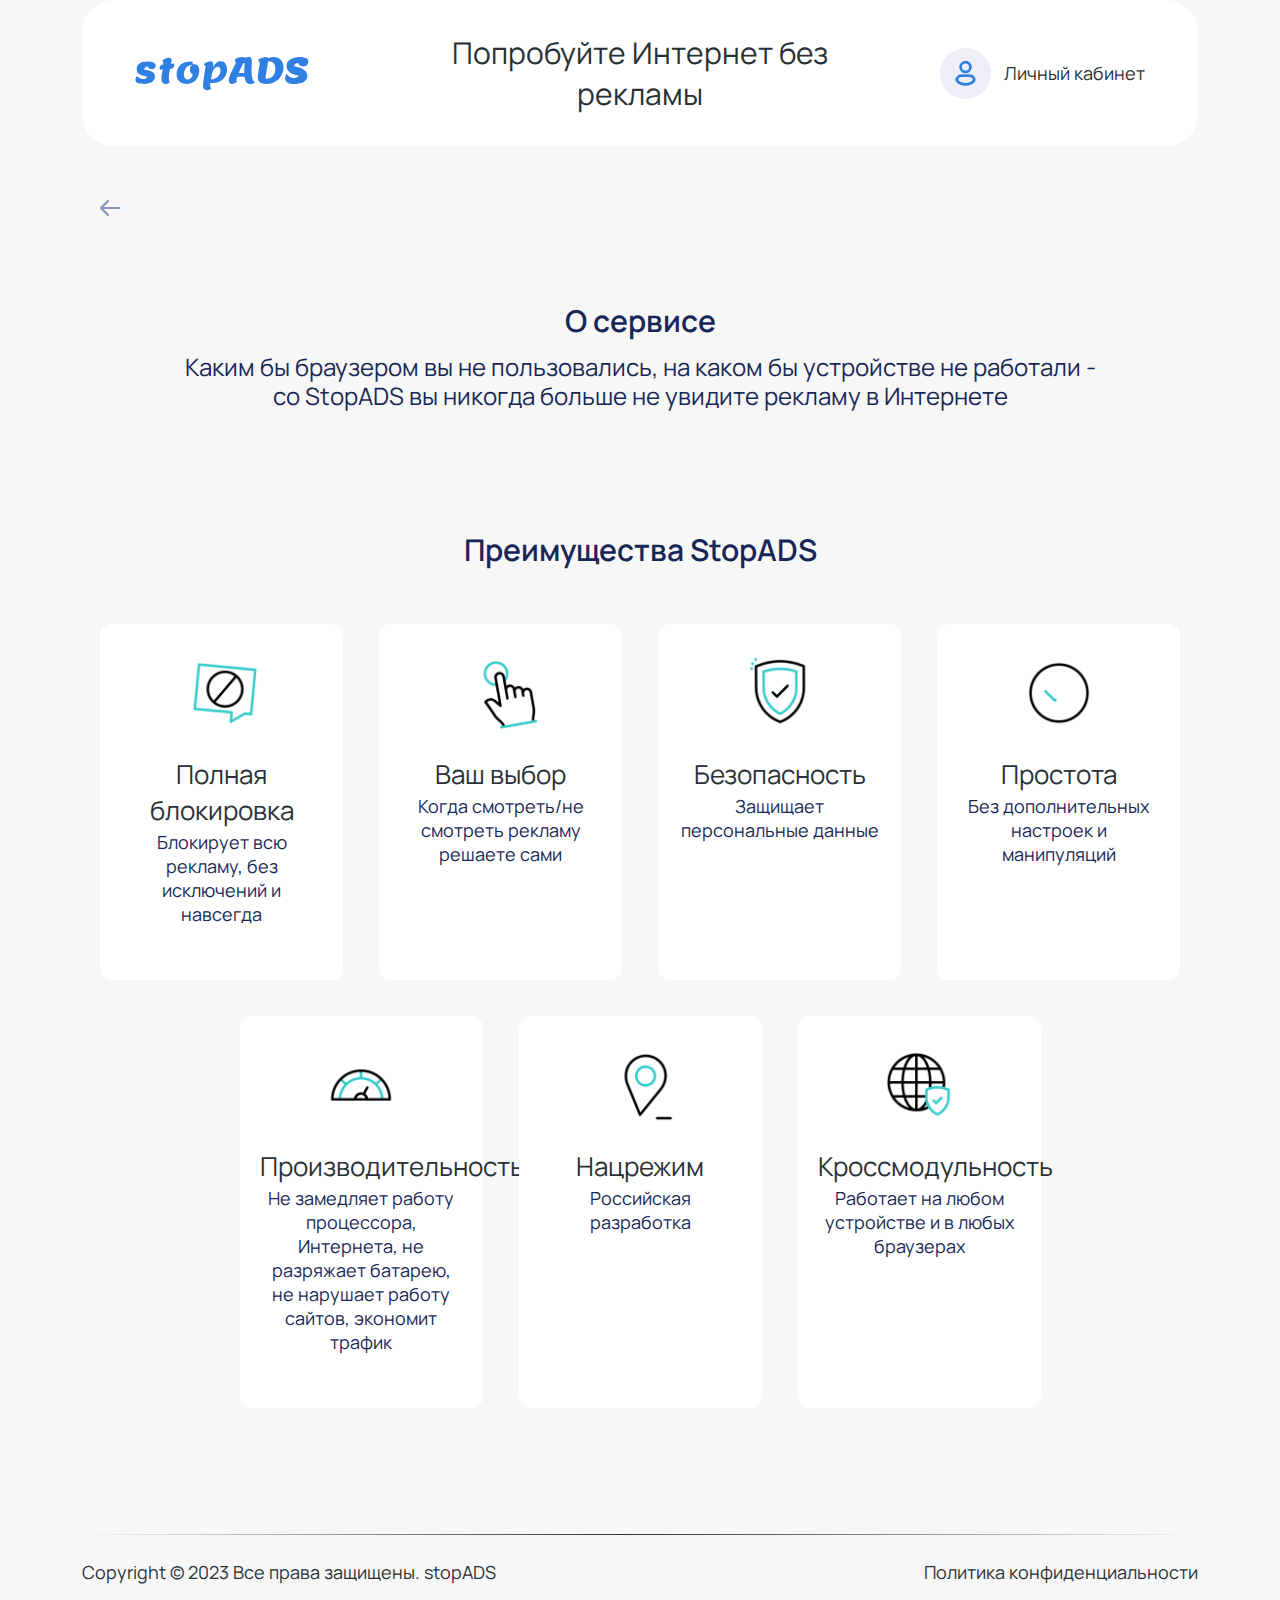
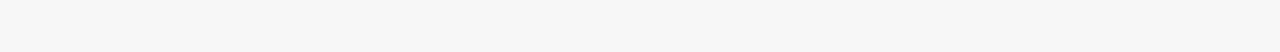
==== about.html @ 8dc52800 "add all pages" ====
<!DOCTYPE html>
<html lang="ru">

<head>
    <meta charset="UTF-8" />
    <meta http-equiv="X-UA-Compatible" content="IE=edge" />
    <meta name="viewport" content="width=device-width, initial-scale=1.0" />
    <link rel="icon" type="image/png" href="favicon.png" />
    <title>About</title>

    <link rel="stylesheet" href="css/bootstrap.min.css" />
    <link rel="stylesheet" href="css/style.css" />
</head>

<!-- ================================================================ -->
<!-- ================== КОММЕНТАРИЙ ПРОГРАММИСТУ!!! ================= -->
<!-- У body названия селекторов на разных страницах может быть разный -->
<!-- ================================================================ -->

<body class="simple-page">
    <div class="page-wrapper">

        <!-- header -->
        <header class="header">
            <div class="container container-big">
                <div class="main-header">
                    <div class="row gy-3 align-items-center">
                        <div class="col-6 col-lg-3 order-lg-1">
                            <div class="header-logo">
                                <a href="index.html" class="hover-opacity">
                                    <img src="img/logo.svg" alt="mesee.ru" />
                                </a>
                            </div>
                        </div>
                        <div class="col-6 col-lg-3 order-lg-3">
                            <div class="d-flex justify-content-end">
                                <a href="#" class="header-auth">
                                    <div class="auth-avatar">
                                        <svg viewBox="0 0 23 23" fill="none" xmlns="http://www.w3.org/2000/svg">
                                            <circle cx="11.5" cy="6.7347" r="3.64706" stroke="#3080E3"
                                                stroke-width="2" />
                                            <path
                                                d="M14.2354 13.1169H8.76478C6.24701 13.1169 3.99177 15.4418 5.64881 17.3374C6.77566 18.6265 8.63914 19.4993 11.5001 19.4993C14.361 19.4993 16.2245 18.6265 17.3513 17.3374C19.0084 15.4418 16.7531 13.1169 14.2354 13.1169Z"
                                                stroke="#3080E3" stroke-width="2" />
                                        </svg>
                                    </div>
                                    <span>Личный кабинет</span>
                                </a>
                            </div>
                        </div>
                        <div class="col-lg-6 order-lg-2">
                            <div class="header-slogan">
                                <span>Попробуйте Интернет без рекламы</span>
                            </div>
                        </div>
                    </div>
                </div>
            </div>
        </header>

        <!-- main -->
        <main class="main">

            <!-- section -->
            <section class="section section-breadcrumb">
                <div class="container">
                    <button type="button" class="btn border-0 p-3" onclick="goBack()">
                        <svg xmlns="http://www.w3.org/2000/svg" width="24" height="24" viewBox="0 0 24 24" fill="none">
                            <path fill-rule="evenodd" clip-rule="evenodd" d="M10.7071 4.29289C11.0976 4.68342 11.0976 5.31658 10.7071 5.70711L5.41421 11H21C21.5523 11 22 11.4477 22 12C22 12.5523 21.5523 13 21 13H5.41421L10.7071 18.2929C11.0976 18.6834 11.0976 19.3166 10.7071 19.7071C10.3166 20.0976 9.68342 20.0976 9.29289 19.7071L2.29289 12.7071C1.90237 12.3166 1.90237 11.6834 2.29289 11.2929L9.29289 4.29289C9.68342 3.90237 10.3166 3.90237 10.7071 4.29289Z" fill="#8794BA"/>
                        </svg>
                    </button>
                </div>
            </section>

            <!-- section -->
            <section class="section section-about">
                <div class="container-small">
                    <div class="section-header">
                        <h1 class="section-title">О сервисе</h1>
                        <p class="section-subtitle">Каким бы браузером вы не пользовались, на каком бы устройстве не работали - со StopADS вы никогда больше не увидите рекламу в Интернете</p>
                    </div>
                </div>
            </section>

            <!-- section -->
            <section class="section section-features">
                <div class="container">
                    <div class="section-header">
                        <h2 class="section-title">Преимущества StopADS</h2>
                    </div>
                    <div class="features-grid">
                        <article class="card features-card">
                            <img class="features-img" src="img/icon-protest.gif" alt="">
                            <div class="card-body">
                                <p class="card-title">Полная блокировка</p>
                                <p class="card-subtitle">Блокирует всю рекламу, без исключений и навсегда</p>
                            </div>
                        </article>
                        <article class="card features-card">
                            <img class="features-img" src="img/icon-click.gif" alt="">
                            <div class="card-body">
                                <p class="card-title">Ваш выбор</p>
                                <p class="card-subtitle">Когда смотреть/не смотреть рекламу решаете сами</p>
                            </div>
                        </article>
                        <article class="card features-card">
                            <img class="features-img" src="img/icon-shield.gif" alt="">
                            <div class="card-body">
                                <p class="card-title">Безопасность</p>
                                <p class="card-subtitle">Защищает персональные данные</p>
                            </div>
                        </article>
                        <article class="card features-card">
                            <img class="features-img" src="img/icon-verified.gif" alt="">
                            <div class="card-body">
                                <p class="card-title">Простота</p>
                                <p class="card-subtitle">Без дополнительных настроек и манипуляций</p>
                            </div>
                        </article>
                        <article class="card features-card">
                            <img class="features-img" src="img/icon-speedometer.gif" alt="">
                            <div class="card-body">
                                <p class="card-title">Производительность</p>
                                <p class="card-subtitle">Не замедляет работу процессора, Интернета, не разряжает батарею, не нарушает работу сайтов, экономит трафик</p>
                            </div>
                        </article>
                        <article class="card features-card">
                            <img class="features-img" src="img/icon-location.gif" alt="">
                            <div class="card-body">
                                <p class="card-title">Нацрежим</p>
                                <p class="card-subtitle">Российская разработка</p>
                            </div>
                        </article>
                        <article class="card features-card">
                            <img class="features-img" src="img/icon-internet.gif" alt="">
                            <div class="card-body">
                                <p class="card-title">Кроссмодульность</p>
                                <p class="card-subtitle">Работает на любом устройстве и в любых браузерах</p>
                            </div>
                        </article>
                    </div>
                </div>
            </section>

        </main>

        <!-- footer -->
        <footer class="footer">
            <div class="container">
                <div class="styled-line"></div>
                <div class="row">
                    <div class="col-lg-6 text-center text-lg-start">
                        <div class="footer-widget widget-copyright">
                            <p>Copyright © 2023 Все права защищены. stopADS</p>
                        </div>
                    </div>
                    <div class="col-lg-6 text-center text-lg-end">
                        <div class="footer-widget widget-policy">
                            <a href="#">Политика конфиденциальности</a>
                        </div>
                    </div>
                </div>
            </div>
        </footer>

    </div>

    <!-- Scripts -->
    <script src="js/bootstrap.bundle.min.js"></script>
    <script src="js/imask.js"></script>
    <script src="js/main.js"></script>

</body>

</html>
---- css/style.css ----
/*!
 * Theme: stopADS
 * Author: STARTSITE - Andrey Galkin
 * Version: 1.0
 */

/*------------------------------------------------------------------

+ IMPORT FONTS
+ ROOT
+ TYPOGRAPHY
+ LINKS
+ FORMS
+ BUTTONS
+ ANIMATIONS
+ BASE STYLES

+ HEADER
+ FOOTER
+ CONTENT

+ MEDIA

-------------------------------------------------------------------*/

/*//////////////////////////////////////////////////////////////////
[ IMPORT FONTS ]*/

@import url(../fonts/Manrope/stylesheet.css);

/*//////////////////////////////////////////////////////////////////
[ ROOT ]*/

:root {
    --bs-blue: #0d6efd;
    --bs-indigo: #6610f2;
    --bs-purple: #6f42c1;
    --bs-pink: #d63384;
    --bs-red: #dc3545;
    --bs-orange: #fd7e14;
    --bs-yellow: #ffc107;
    --bs-green: #198754;
    --bs-teal: #20c997;
    --bs-cyan: #0dcaf0;
    --bs-black: #000;
    --bs-white: #fff;
    --bs-gray: #6c757d;
    --bs-gray-dark: #343a40;
    --bs-gray-100: #f8f9fa;
    --bs-gray-200: #e9ecef;
    --bs-gray-300: #dee2e6;
    --bs-gray-400: #ced4da;
    --bs-gray-500: #adb5bd;
    --bs-gray-600: #6c757d;
    --bs-gray-700: #495057;
    --bs-gray-800: #343a40;
    --bs-gray-900: #212529;
    --bs-primary: #0d6efd;
    --bs-secondary: #6c757d;
    --bs-success: #198754;
    --bs-info: #0dcaf0;
    --bs-warning: #ffc107;
    --bs-danger: #dc3545;
    --bs-light: #f8f9fa;
    --bs-dark: #212529;
    --bs-primary-rgb: 13,110,253;
    --bs-secondary-rgb: 108,117,125;
    --bs-success-rgb: 25,135,84;
    --bs-info-rgb: 13,202,240;
    --bs-warning-rgb: 255,193,7;
    --bs-danger-rgb: 220,53,69;
    --bs-light-rgb: 248,249,250;
    --bs-dark-rgb: 33,37,41;
    --bs-primary-text-emphasis: #052c65;
    --bs-secondary-text-emphasis: #2b2f32;
    --bs-success-text-emphasis: #0a3622;
    --bs-info-text-emphasis: #055160;
    --bs-warning-text-emphasis: #664d03;
    --bs-danger-text-emphasis: #58151c;
    --bs-light-text-emphasis: #495057;
    --bs-dark-text-emphasis: #495057;
    --bs-primary-bg-subtle: #cfe2ff;
    --bs-secondary-bg-subtle: #e2e3e5;
    --bs-success-bg-subtle: #d1e7dd;
    --bs-info-bg-subtle: #cff4fc;
    --bs-warning-bg-subtle: #fff3cd;
    --bs-danger-bg-subtle: #f8d7da;
    --bs-light-bg-subtle: #fcfcfd;
    --bs-dark-bg-subtle: #ced4da;
    --bs-primary-border-subtle: #9ec5fe;
    --bs-secondary-border-subtle: #c4c8cb;
    --bs-success-border-subtle: #a3cfbb;
    --bs-info-border-subtle: #9eeaf9;
    --bs-warning-border-subtle: #ffe69c;
    --bs-danger-border-subtle: #f1aeb5;
    --bs-light-border-subtle: #e9ecef;
    --bs-dark-border-subtle: #adb5bd;
    --bs-white-rgb: 255,255,255;
    --bs-black-rgb: 0,0,0;
    --bs-font-sans-serif: 'Manrope',system-ui,-apple-system,"Segoe UI",Roboto,"Helvetica Neue","Noto Sans","Liberation Sans",Arial,sans-serif,"Apple Color Emoji","Segoe UI Emoji","Segoe UI Symbol","Noto Color Emoji";
    --bs-font-monospace: SFMono-Regular,Menlo,Monaco,Consolas,"Liberation Mono","Courier New",monospace;
    --bs-gradient: linear-gradient(180deg, rgba(255, 255, 255, 0.15), rgba(255, 255, 255, 0));
    --bs-body-font-family: var(--bs-font-sans-serif);
    --bs-body-font-size: 1rem;
    --bs-body-font-weight: 400;
    --bs-body-line-height: normal;
    --bs-body-color: #172755;
    --bs-body-color-rgb: 23, 39, 85;
    --bs-body-bg: #f7f7f7;
    --bs-body-bg-rgb: 247, 247, 247;
    --bs-emphasis-color: #000;
    --bs-emphasis-color-rgb: 0,0,0;
    --bs-secondary-color: rgba(33, 37, 41, 0.75);
    --bs-secondary-color-rgb: 33,37,41;
    --bs-secondary-bg: #e9ecef;
    --bs-secondary-bg-rgb: 233,236,239;
    --bs-tertiary-color: rgba(33, 37, 41, 0.5);
    --bs-tertiary-color-rgb: 33,37,41;
    --bs-tertiary-bg: #f8f9fa;
    --bs-tertiary-bg-rgb: 248,249,250;
    --bs-heading-color: inherit;
    --bs-link-color: #3080e3;
    --bs-link-color-rgb: 48,128,227;
    --bs-link-decoration: underline;
    --bs-link-hover-color: #33cccc;
    --bs-link-hover-color-rgb: 51,204,204;
    --bs-code-color: #d63384;
    --bs-highlight-bg: #fff3cd;
    --bs-border-width: 1px;
    --bs-border-style: solid;
    --bs-border-color: #dee2e6;
    --bs-border-color-translucent: rgba(0, 0, 0, 0.175);
    --bs-border-radius: 0.375rem;
    --bs-border-radius-sm: 0.25rem;
    --bs-border-radius-lg: 0.5rem;
    --bs-border-radius-xl: 1rem;
    --bs-border-radius-xxl: 2rem;
    --bs-border-radius-2xl: var(--bs-border-radius-xxl);
    --bs-border-radius-pill: 50rem;
    --bs-box-shadow: 0 0.5rem 1rem rgba(0, 0, 0, 0.15);
    --bs-box-shadow-sm: 0 0.125rem 0.25rem rgba(0, 0, 0, 0.075);
    --bs-box-shadow-lg: 0 1rem 3rem rgba(0, 0, 0, 0.175);
    --bs-box-shadow-inset: inset 0 1px 2px rgba(0, 0, 0, 0.075);
    --bs-focus-ring-width: 0.25rem;
    --bs-focus-ring-opacity: 0.25;
    --bs-focus-ring-color: rgba(13, 110, 253, 0.25);
    --bs-form-valid-color: #198754;
    --bs-form-valid-border-color: #198754;
    --bs-form-invalid-color: #dc3545;
    --bs-form-invalid-border-color: #dc3545;
}

html {
    scroll-behavior: smooth;
}

/*//////////////////////////////////////////////////////////////////
[ TYPOGRAPHY ]*/

.fw-normal,
.fw-regular,
.fw-400 {
    font-weight: 400;
}

.fw-semibold,
.fw-600 {
    font-weight: 600;
}

.fw-bold,
.fw-700 {
    font-weight: 700;
}

/*//////////////////////////////////////////////////////////////////
[ LINKS ]*/

a {
    text-decoration: none;
}

/*//////////////////////////////////////////////////////////////////
[ FORMS ]*/

input,
button,
textarea,
select {
    font-family: inherit;
    font-size: inherit;
    color: inherit;
    background-color: transparent;
    outline: none;
}

:focus,
:active {
    outline: none;
}

textarea {
    overflow: auto;
}

.form-control,
.form-select {
    --bs-border-width: 1px;
    --bs-border-color: #EEEEF6;
    --bs-border-radius: 12px;
    padding: 11px 12px;
    font-size: 20px;
    background-color: #fff;
}

.form-control:focus,
.form-select:focus {
    border-color: #3CC;
    box-shadow: none;
    background-color: #fff;
}

.form-label {
    font-family: Manrope;
    font-size: 20px;
    font-style: normal;
    font-weight: 400;
    line-height: 134.1%;
    margin-bottom: 4px;
}

.form-checkbox {
    display: flex;
    gap: 8px;
}

.form-check-input {
    width: 1.5em;
    height: 1.5em;
    margin-top: 0;
}

.form-check-input:checked {
    background-color: #3080E3;
    border-color: #3080E3;
}

.form-check-input[type=checkbox] {
    border-radius: 8px;
}

.form-check-input:checked[type=checkbox] {
    filter: invert(1) grayscale(100%) brightness(200%);
}

.form-check-input:focus {
    border-color: #919191;
    box-shadow: none;
}

.form-check-label {
    color: #8794BA;
    font-family: Manrope;
    font-size: 18px;
    font-style: normal;
    font-weight: 400;
    line-height: normal;
}

/*//////////////////////////////////////////////////////////////////
[ BUTTONS ]*/

.btn {
    --bs-btn-padding-x: 40px;
    --bs-btn-padding-y: 20px;
    --bs-btn-font-size: 18px;
    --bs-btn-font-weight: 700;
    --bs-btn-line-height: normal;
    --bs-btn-color: var(--bs-body-color);
    --bs-btn-bg: transparent;
    --bs-btn-border-width: 1px;
    --bs-btn-border-color: transparent;
    --bs-btn-border-radius: 12px;
    --bs-btn-hover-border-color: transparent;
    --bs-btn-box-shadow: inset 0 1px 0 rgba(255, 255, 255, 0.15), 0 1px 1px rgba(0, 0, 0, 0.075);
    --bs-btn-disabled-opacity: 0.65;
    --bs-btn-focus-box-shadow: 0 0 0 0.25rem rgba(var(--bs-btn-focus-shadow-rgb), .5);
}

.btn-primary {
    --bs-btn-color: #fff;
    --bs-btn-bg: #3080E3;
    --bs-btn-border-color: #3080E3;
    --bs-btn-hover-color: #fff;
    --bs-btn-hover-bg: #1565C8;
    --bs-btn-hover-border-color: #1565C8;
    --bs-btn-focus-shadow-rgb: 226, 3, 56;
    --bs-btn-active-color: #fff;
    --bs-btn-active-bg: #1565C8;
    --bs-btn-active-border-color: #1565C8;
    --bs-btn-active-shadow: inset 0 3px 5px rgba(0, 0, 0, 0.125);
    --bs-btn-disabled-color: #8794BA;
    --bs-btn-disabled-bg: #EEEEF6;
    --bs-btn-disabled-border-color: #EEEEF6;
    text-transform: uppercase;
}

.btn-link {
    --bs-btn-font-weight: 400;
    --bs-btn-color: var(--bs-body-color);
    --bs-btn-bg: transparent;
    --bs-btn-border-color: transparent;
    --bs-btn-hover-color: var(--bs-link-hover-color);
    --bs-btn-hover-border-color: transparent;
    --bs-btn-active-color: var(--bs-link-hover-color);
    --bs-btn-active-border-color: transparent;
    --bs-btn-disabled-color: #6c757d;
    --bs-btn-disabled-border-color: transparent;
    --bs-btn-box-shadow: 0 0 0 #000;
    --bs-btn-focus-shadow-rgb: 49,132,253;
    text-decoration: none;
}

.btn-group-lg>.btn, .btn-lg {
    --bs-btn-padding-x: 40px;
    --bs-btn-padding-y: 20px;
}

/*//////////////////////////////////////////////////////////////////
[ ANIMATIONS ]*/

.hover-shine:hover {
    opacity: 1;
    -webkit-animation: flash .8s;
    animation: flash .8s;
}

@-webkit-keyframes flash {
    0% {
        opacity: .65;
    }

    100% {
        opacity: 1;
    }
}

@keyframes flash {
    0% {
        opacity: .65;
    }

    100% {
        opacity: 1;
    }
}

.hover-opacity {
    opacity: 1;
    transition: opacity 0.3s ease;
}

.hover-opacity:hover {
    opacity: .65;
}

.img-floating {
    -webkit-animation: floating 5s ease-in-out infinite;
    animation: floating 5s ease-in-out infinite;
}

@-webkit-keyframes floating {
    0% {
        transform: translate(0, 0px);
    }

    50% {
        transform: translate(0, 8px);
    }

    100% {
        transform: translate(0, 0px);
    }
}

@keyframes floating {
    0% {
        transform: translate(0, 0px);
    }

    50% {
        transform: translate(0, 8px);
    }

    100% {
        transform: translate(0, 0px);
    }
}

/*//////////////////////////////////////////////////////////////////
[ BASE STYLES ]*/

.container-small {
    max-width: 830px;
    width: 100%;
    padding-right: 0.75rem;
    padding-left: 0.75rem;
    margin-right: auto;
    margin-left: auto;
}

.w-100 {
    width: 100% !important;
}

.w-auto {
    width: auto !important;
}

.bg-img {
    background-position: 50% 50%;
    background-repeat: no-repeat;
    background-size: cover;
}

@media (min-width: 992px) {

    .w-lg-100 {
        width: 100% !important;
    }

    .w-lg-auto {
        width: auto !important;
    }
}

/*//////////////////////////////////////////////////////////////////
[ HEADER ]*/

.main-page .header {
    position: absolute;
    top: 15px;
    width: 100%;
    z-index: 999;
}

.main-header {
    padding: 20px;
    border-radius: 32px;
    background-color: #fff;
}

.header-logo {
    display: inline-block;
    width: 128px;
}

.header-logo img {
    max-width: 100%;
    height: auto;
}

.header-auth {
    display: inline-flex;
    align-items: center;
    gap: 13px;
    color: #293134;
}

.header-auth:hover {
    color: #3CC;
}

.header-auth span {
    font-family: Manrope;
    font-size: 18px;
    font-style: normal;
    font-weight: 400;
    line-height: normal;
}

.auth-avatar {
    flex-shrink: 0;
    display: flex;
    align-items: center;
    justify-content: center;
    width: 36px;
    height: 36px;
    border-radius: 50%;
    background-color: #EEEEF6;
}

.auth-avatar > * {
    width: 21px;
    height: 21px;
}

.header-slogan {
    text-align: center;
}

.header-slogan span {
    color: #293134;
    font-family: Manrope;
    font-size: 20px;
    font-style: normal;
    font-weight: 400;
    line-height: normal;
}

@media (min-width: 992px) {

    .main-page .header {
        top: 0;
    }

    .main-header {
        padding: 32px 53px;
    }

    .header-logo {
        width: 175px;
    }

    .auth-avatar {
        width: 51px;
        height: 51px;
    }

    .auth-avatar > * {
        width: 31px;
        height: 31px;
    }

    .header-slogan span {
        font-size: 30px;
    }
}

@media (max-width: 991px) {

    .header-auth span {
        display: none;
    }
}

/*//////////////////////////////////////////////////////////////////
[ FOOTER ]*/

.main-page .footer {
    position: absolute;
    bottom: 0;
    width: 100%;
    z-index: 999;
}

.footer {
    padding: 32px 0 52px;
}

.styled-line {
    width: 100%;
    height: 1px;
    background: linear-gradient(270deg, rgba(41, 49, 52, 0.00) 0%, #293134 51.56%, rgba(41, 49, 52, 0.00) 100%);
    margin-bottom: 25px;
}

.widget-footer {
    margin-bottom: 16px;
}

.widget-footer p {
    margin-bottom: 16px;
}

.widget-copyright p {
    color: #293134;
    font-family: Manrope;
    font-size: 18px;
    font-style: normal;
    font-weight: 400;
    line-height: normal;
}

.widget-policy a {
    color: #293134;
    font-family: Manrope;
    font-size: 18px;
    font-style: normal;
    font-weight: 400;
    line-height: normal;
}

.widget-policy a:hover {
    color: #3CC;
}

/*------------------------------------------------------------------
[ Modals & Offcanvas ]*/

.modal {
    --bs-modal-padding: 1.5rem;
    --bs-modal-header-border-width: 0;
    --bs-modal-header-padding: 1.5rem;
    --bs-modal-border-width: 0;
    --bs-modal-border-radius: 0;
    --bs-modal-border-radius: 32px;
}

.btn-close:focus {
    box-shadow: none;
}

/*//////////////////////////////////////////////////////////////////
[ CONTENT ]*/

.page-wrapper {
    position: relative;
    display: flex;
    flex-direction: column;
    min-height: 100vh;
}

.main {
    flex: 1 1 auto;
    display: flex;
    flex-direction: column;
}

.section {
    padding: 32px 0;
}

.section-header {
    text-align: center;
    margin-bottom: 54px;
}

.section-title {
    font-size: 28px;
    font-style: normal;
    font-weight: 600;
    line-height: normal;
    margin-bottom: 12px;
}

.section-subtitle {
    font-size: 18px;
    font-style: normal;
    font-weight: 400;
    line-height: 120%;
}

@media (min-width: 992px) {

    .section-title {
        font-size: 30px;
    }
    
    .section-subtitle {
        font-size: 24px;
    }
}

/*------------------------------------------------------------------
[ all cards ]*/

.card {
    --bs-card-spacer-y: 1rem;
    --bs-card-spacer-x: 1rem;
    --bs-card-title-spacer-y: 0.5rem;
    --bs-card-border-width: 0;
    --bs-card-border-color: transparent;
    --bs-card-border-radius: 0;
    --bs-card-box-shadow: ;
    --bs-card-inner-border-radius: calc(0.375rem - 1px);
    --bs-card-cap-padding-y: 0.5rem;
    --bs-card-cap-padding-x: 1rem;
    --bs-card-cap-bg: rgba(0, 0, 0, 0.03);
    --bs-card-cap-color: ;
    --bs-card-height: ;
    --bs-card-color: ;
    --bs-card-bg: #fff;
    --bs-card-img-overlay-padding: 1rem;
    --bs-card-group-margin: 0.75rem;
    word-wrap: normal;
}

/*------------------------------------------------------------------
[ section-hero ]*/

.section-hero {
    flex: 1 1 auto;
    position: relative;
    overflow: hidden;
    display: flex;
    flex-direction: column;
    justify-content: center;
}

.top-right-el {
    position: absolute;
    top: -345px;
    right: 0;
    z-index: -1;
}

.bottom-left-el {
    position: absolute;
    bottom: -300px;
    left: 0;
    z-index: -1;
}

.hero-form {
    position: relative;
}

.hero-form .form-control {
    border-radius: 22px;
    border: 2px solid #3CC;
    background: #fff;
    min-height: 60px;
    padding: 16px 60px 16px 25px;
    font-size: 20px;
}

.hero-form .btn {
    position: absolute;
    top: 50%;
    right: 25px;
    transform: translateY(-50%);
    padding: 0;
}

.hero-buttons {
    margin-top: 34px;
    display: flex;
    justify-content: center;
    gap: 100px;
}

.hero-button {
    display: flex;
    flex-direction: column;
    gap: 10px;
    text-align: center;
    color: #293134;
}

.hero-button:hover {
    color: #3CC;
}

.hero-button__img {
    flex-shrink: 0;
}

.hero-button__title {
    font-family: Manrope;
    font-size: 20px;
    font-style: normal;
    font-weight: 400;
    line-height: normal;
    text-transform: uppercase;
}

/*------------------------------------------------------------------
[ login-modal ]*/

.login-modal {
    --bs-modal-padding: 1.5rem;
    --bs-modal-header-padding: 1.5rem;
}

.login-modal .modal-header {
    padding-bottom: 0;
}

.login-modal .modal-body {
    padding-left: 70px;
    padding-right: 70px;
}

.login-modal .modal-title {
    color: #293134;
    font-family: Manrope;
    font-size: 32px;
    font-style: normal;
    font-weight: 400;
    line-height: normal;
    text-align: center;
    margin-bottom: 18px;
}

.login-modal .modal-info {
    display: flex;
    gap: 21px;
    padding: 0 10px;
    font-family: Manrope;
    font-size: 18px;
    font-style: normal;
    font-weight: 400;
    line-height: 113%;
    margin-bottom: 41px;
}

.login-form .form-fields-container {
    margin-bottom: 14px;
}

.login-form .form-field {
    margin-bottom: 44px;
}

.login-form .form-field:last-child {
    margin-bottom: 0;
}

.login-form__buttons {
    display: flex;
    justify-content: center;
    align-items: center;
    margin-top: 44px;
}

.modal-explanation {
    text-align: center;
    color: #000;
    font-family: Manrope;
    font-size: 14px;
    font-style: normal;
    font-weight: 400;
    line-height: 113.6%;
    margin-top: 34px;
}

/*------------------------------------------------------------------
[ section-registration ]*/

.section-registration {
    padding-bottom: 148px;
}

/*------------------------------------------------------------------
[ section-registration-thanks ]*/

.section-registration-thanks {
    position: relative;
}

/*------------------------------------------------------------------
[ section-password-recovery ]*/

.section-password-recovery {
    padding-bottom: 260px;
}

.section-password-recovery .container-small {
    max-width: 400px;
}

.section-step {
    display: flex;
    align-items: center;
    justify-content: center;
    width: 51px;
    height: 51px;
    border-radius: 50%;
    color: #3080E3;
    font-size: 20px;
    font-weight: 700;
    background-color: #EEEEF7;
}

.step-title {
    color: #293134;
    font-size: 20px;
    font-style: normal;
    font-weight: 400;
    line-height: 113.6%;
}

/*------------------------------------------------------------------
[ section-about ]*/

.section-about .container-small {
    max-width: 940px;
}

/*------------------------------------------------------------------
[ section-features ]*/

.section-features {
    padding-bottom: 94px;
}

.features-grid {
    --features-card-gap: 36px;
    display: flex;
    flex-wrap: wrap;
    justify-content: center;
    gap: var(--features-card-gap);
}

.features-card {
    --bs-card-spacer-y: 24px;
    --bs-card-spacer-x: 0;
    --bs-card-border-radius: 12px;
    width: calc(25% - var(--features-card-gap));
    padding: 30px 20px;
}

.features-card .card-body {
    text-align: center;
}

.features-card .card-title {
    color: #293134;
    font-size: 26px;
    font-style: normal;
    font-weight: 400;
    line-height: normal;
    margin-bottom: 6px;
}

.features-card .card-subtitle {
    font-size: 18px;
    font-style: normal;
    font-weight: 400;
    line-height: normal;
}

.features-img {
    width: 78px;
    height: 78px;
    margin: 0 auto;
}

/*------------------------------------------------------------------
[ section-download-pc ]*/

.download-pc-tabs .tab-navigation {
    margin-bottom: 42px;
}

.download-pc-tabs .nav {
    --bs-nav-link-color: var(--bs-body-color);
    --bs-nav-link-hover-color: var(--bs-link-hover-color);
    --bs-nav-link-disabled-color: var(--bs-secondary-color);
    justify-content: center;
    gap: 30px;
}

.download-pc-tabs .nav-pills {
    --bs-nav-pills-border-radius: 12px;
    --bs-nav-pills-link-active-color: #293134;
    --bs-nav-pills-link-active-bg: #fff;
}

.download-tab-img {
    margin-bottom: 34px;
}

.download-tab-list {
    display: grid;
    grid-template-columns: 1fr;
    gap: 6px;
}

.download-tab-list li {
    font-size: 20px;
    font-style: normal;
    font-weight: 400;
    line-height: 120%;
}

@media (min-width: 992px) {

    .download-pc-tabs .nav {
        gap: 60px;
    }

    .download-tab-list {
        grid-template-columns: 1fr 1fr;
    }
}

/*------------------------------------------------------------------
[ section-download-mobile ]*/

.section-download-mobile {
    margin-bottom: 94px;
}

.download-card {
    --download-card-padding: 30px;
    padding: var(--download-card-padding);
    border-radius: 30px;
    background: #FFF;
}

.download-card-img {
    display: flex;
    justify-content: center;
    margin-bottom: calc(-1 * var(--download-card-padding));
}

.download-card .section-header,
.download-card .section-text {
    text-align: center;
}

.download-card .section-header {
    margin-bottom: 12px;
}

.download-card .section-content {
    display: flex;
    flex-direction: column;
    align-items: center;
    gap: 54px;
}

.download-card .section-text {
    max-width: 580px;
    font-size: 20px;
    font-style: normal;
    font-weight: 400;
    line-height: 120%;
}

.btn-download {
    display: flex;
    align-items: center;
    justify-content: center;
    width: 257px;
    height: 82px;
    border-radius: 22px;
    background: #293134;
}

.btn-download:hover {
    opacity: 0.75;
}

@media (min-width: 992px) {

    .download-card {
        --download-card-padding: 60px;
    }

    .download-card .section-header,
    .download-card .section-text {
        text-align: left;
    }

    .download-card .section-content {
        gap: 94px;
    }

    .download-card .section-text {
        font-size: 24px;
    }

    .download-card .section-header {
        margin-top: 45px;
        margin-bottom: 14px;
    }

    .download-card .section-content {
        align-items: flex-start;
    }
}

/*//////////////////////////////////////////////////////////////////
[ MEDIA ]*/

@media (min-width: 576px) {}

@media (min-width: 768px) {}

@media (min-width: 992px) {}

@media (min-width: 1200px) {}

@media (min-width: 1400px) {}

@media (min-width: 1600px) {

    .container-xxl, .container-xl, .container-lg, .container-md, .container-sm, .container {
        max-width: 1400px;
    }

    .container-big {
        max-width: 1500px;
    }
}
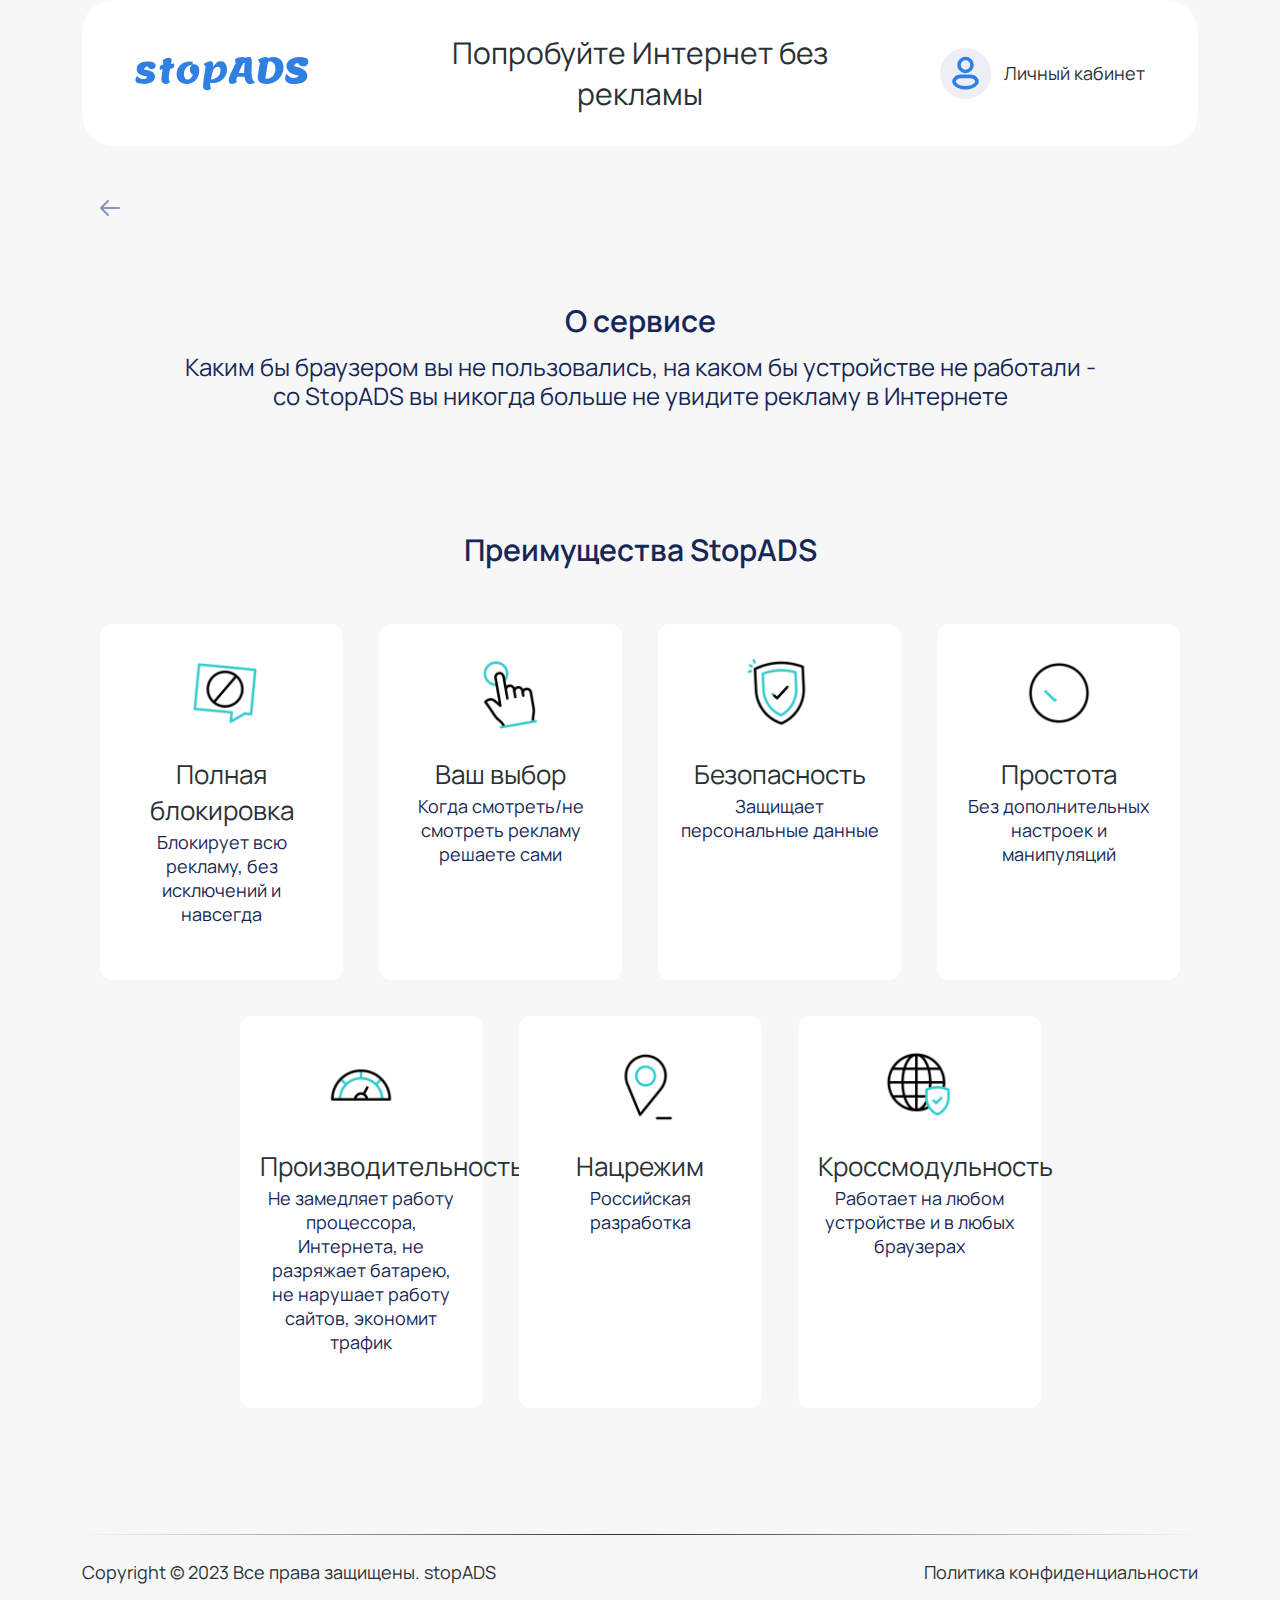
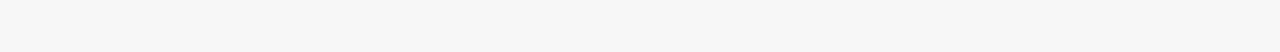
==== commit 70a0c578: "add content" ====
--- a/about.html
+++ b/about.html
@@ -28,13 +28,13 @@
                         <div class="col-6 col-lg-3 order-lg-1">
                             <div class="header-logo">
                                 <a href="index.html" class="hover-opacity">
-                                    <img src="img/logo.svg" alt="mesee.ru" />
+                                    <img src="img/logo.svg" alt="logo" />
                                 </a>
                             </div>
                         </div>
                         <div class="col-6 col-lg-3 order-lg-3">
                             <div class="d-flex justify-content-end">
-                                <a href="#" class="header-auth">
+                                <a href="lk-account.html" class="header-auth">
                                     <div class="auth-avatar">
                                         <svg viewBox="0 0 23 23" fill="none" xmlns="http://www.w3.org/2000/svg">
                                             <circle cx="11.5" cy="6.7347" r="3.64706" stroke="#3080E3"
--- a/css/style.css
+++ b/css/style.css
@@ -481,18 +481,18 @@
 
 .auth-avatar {
     flex-shrink: 0;
-    display: flex;
-    align-items: center;
-    justify-content: center;
     width: 36px;
     height: 36px;
+}
+
+.auth-avatar img,
+.auth-avatar svg {
+    width: 100%;
+    height: 100%;
+    object-fit: cover;
     border-radius: 50%;
-    background-color: #EEEEF6;
-}
-
-.auth-avatar > * {
-    width: 21px;
-    height: 21px;
+    border: 5px solid #EEEEF6;
+    background: #EEEEF6;
 }
 
 .header-slogan {
@@ -525,11 +525,6 @@
     .auth-avatar {
         width: 51px;
         height: 51px;
-    }
-
-    .auth-avatar > * {
-        width: 31px;
-        height: 31px;
     }
 
     .header-slogan span {
@@ -1073,6 +1068,105 @@
     }
 }
 
+/*------------------------------------------------------------------
+[ section-account ]*/
+
+.account-card {
+    display: flex;
+    flex-direction: column;
+    padding: 40px 30px;
+    border-radius: 32px;
+    background: #FFF;
+}
+
+.account-card-header {
+    display: flex;
+    flex-direction: column;
+    gap: 16px;
+    margin-bottom: 48px;
+}
+
+.account-avatar {
+    flex-shrink: 0;
+    width: 133px;
+    height: 133px;
+    align-self: center;
+}
+
+.avatar-img {
+    width: 100%;
+    height: 100%;
+    object-fit: cover;
+    border-radius: 50%;
+    border: 15px solid #EEEEF6;
+}
+
+.account-name {
+    text-align: center;
+    font-size: 20px;
+    font-style: normal;
+    font-weight: 400;
+    line-height: normal;
+}
+
+.account-email {
+    text-align: center;
+    font-size: 20px;
+    font-style: normal;
+    font-weight: 400;
+    line-height: normal;
+}
+
+.account-menu .nav {
+    --bs-nav-link-color: var(--bs-body-color);
+    --bs-nav-link-hover-color: var(--bs-link-hover-color);
+    --bs-nav-link-disabled-color: var(--bs-secondary-color);
+}
+
+.account-menu .nav-pills {
+    --bs-nav-pills-border-radius: 12px;
+    --bs-nav-pills-link-active-color: var(--bs-body-color);
+    --bs-nav-pills-link-active-bg: #EEEEF6;
+}
+
+.account-menu .link-icon {
+    margin-right: 6px;
+}
+
+.account-menu .nav-link {
+    font-size: 24px;
+    font-style: normal;
+    font-weight: 400;
+    line-height: normal;
+}
+
+.account-widgets-wrap {
+    display: flex;
+    flex-direction: column;
+    gap: 44px;
+}
+
+.account-alert-info {
+    display: flex;
+    align-items: center;
+    gap: 16px;
+    padding: 18px;
+    border-radius: 32px;
+    background: #FFF;
+}
+
+.account-alert-info .alert-info-text {
+    font-size: 20px;
+    font-style: normal;
+    font-weight: 400;
+    line-height: 113.6%;
+}
+
+.section-account .section-header {
+    text-align: left;
+    margin-bottom: 30px;
+}
+
 /*//////////////////////////////////////////////////////////////////
 [ MEDIA ]*/
 
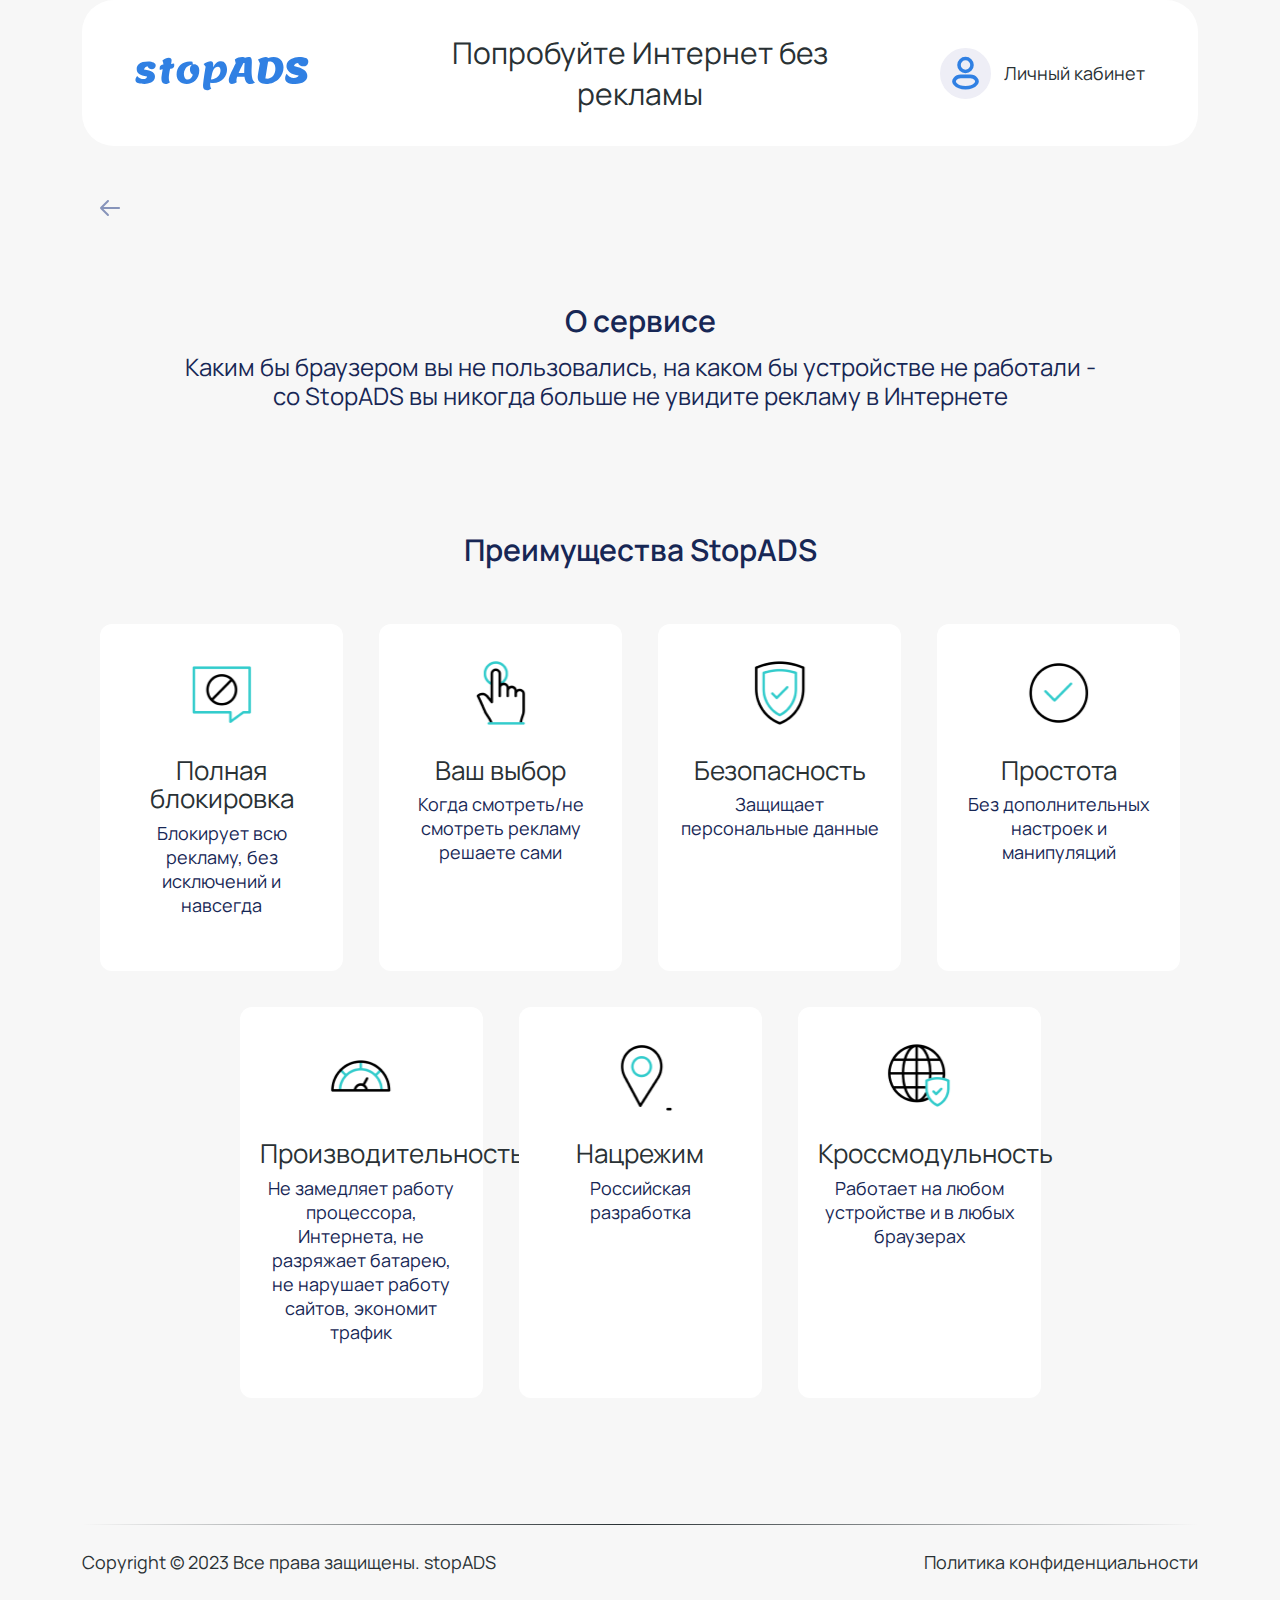
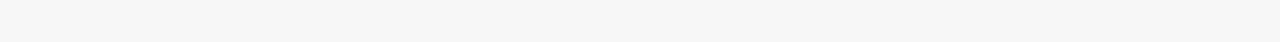
==== commit a666f9a4: "fix styles" ====
--- a/about.html
+++ b/about.html
@@ -90,49 +90,70 @@
                     </div>
                     <div class="features-grid">
                         <article class="card features-card">
-                            <img class="features-img" src="img/icon-protest.gif" alt="">
+                            <div class="card-icon-container">
+                                <img class="features-img static-img" src="img/icon-protest-static.png" alt="">
+                                <img class="features-img animated-img" src="img/icon-protest.gif" alt="">
+                            </div>
                             <div class="card-body">
                                 <p class="card-title">Полная блокировка</p>
                                 <p class="card-subtitle">Блокирует всю рекламу, без исключений и навсегда</p>
                             </div>
                         </article>
                         <article class="card features-card">
-                            <img class="features-img" src="img/icon-click.gif" alt="">
+                            <div class="card-icon-container">
+                                <img class="features-img static-img" src="img/icon-click-static.png" alt="">
+                                <img class="features-img animated-img" src="img/icon-click.gif" alt="">
+                            </div>
                             <div class="card-body">
                                 <p class="card-title">Ваш выбор</p>
                                 <p class="card-subtitle">Когда смотреть/не смотреть рекламу решаете сами</p>
                             </div>
                         </article>
                         <article class="card features-card">
-                            <img class="features-img" src="img/icon-shield.gif" alt="">
+                            <div class="card-icon-container">
+                                <img class="features-img static-img" src="img/icon-shield-static.png" alt="">
+                                <img class="features-img animated-img" src="img/icon-shield.gif" alt="">
+                            </div>
                             <div class="card-body">
                                 <p class="card-title">Безопасность</p>
                                 <p class="card-subtitle">Защищает персональные данные</p>
                             </div>
                         </article>
                         <article class="card features-card">
-                            <img class="features-img" src="img/icon-verified.gif" alt="">
+                            <div class="card-icon-container">
+                                <img class="features-img static-img" src="img/icon-verified-static.png" alt="">
+                                <img class="features-img animated-img" src="img/icon-verified.gif" alt="">
+                            </div>
                             <div class="card-body">
                                 <p class="card-title">Простота</p>
                                 <p class="card-subtitle">Без дополнительных настроек и манипуляций</p>
                             </div>
                         </article>
                         <article class="card features-card">
-                            <img class="features-img" src="img/icon-speedometer.gif" alt="">
+                            <div class="card-icon-container">
+                                <img class="features-img static-img" src="img/icon-speedometer-static.png" alt="">
+                                <img class="features-img animated-img" src="img/icon-speedometer.gif" alt="">
+                            </div>
                             <div class="card-body">
                                 <p class="card-title">Производительность</p>
                                 <p class="card-subtitle">Не замедляет работу процессора, Интернета, не разряжает батарею, не нарушает работу сайтов, экономит трафик</p>
                             </div>
                         </article>
                         <article class="card features-card">
-                            <img class="features-img" src="img/icon-location.gif" alt="">
+                            <div class="card-icon-container">
+                                <img class="features-img static-img" src="img/icon-location-static.png" alt="">
+                                <img class="features-img animated-img" src="img/icon-location.gif" alt="">
+                            </div>
                             <div class="card-body">
                                 <p class="card-title">Нацрежим</p>
                                 <p class="card-subtitle">Российская разработка</p>
                             </div>
                         </article>
                         <article class="card features-card">
-                            <img class="features-img" src="img/icon-internet.gif" alt="">
+                            <div class="card-icon-container">
+                                <img class="features-img static-img" src="img/icon-internet-static.png" alt="">
+                                <img class="features-img animated-img" src="img/icon-internet.gif" alt="">
+                            </div>
                             <div class="card-body">
                                 <p class="card-title">Кроссмодульность</p>
                                 <p class="card-subtitle">Работает на любом устройстве и в любых браузерах</p>
--- a/css/style.css
+++ b/css/style.css
@@ -221,8 +221,7 @@
 }
 
 .form-label {
-    font-family: Manrope;
-    font-size: 20px;
+    font-size: 18px;
     font-style: normal;
     font-weight: 400;
     line-height: 134.1%;
@@ -235,22 +234,24 @@
 }
 
 .form-check-input {
+    --bs-form-check-bg: #fff;
     width: 1.5em;
     height: 1.5em;
     margin-top: 0;
+    flex-shrink: 0;
 }
 
 .form-check-input:checked {
-    background-color: #3080E3;
-    border-color: #3080E3;
+    background-color: #EEEEF7;
+    border-color: #EEEEF7;
+}
+
+.form-check-input:checked[type=checkbox] {
+    --bs-form-check-bg-image: url("data:image/svg+xml,%3Csvg xmlns='http://www.w3.org/2000/svg' width='24' height='25' viewBox='0 0 24 25' fill='none'%3E%3Cpath fill-rule='evenodd' clip-rule='evenodd' d='M19.6585 5.27649C20.0742 5.64017 20.1163 6.27193 19.7526 6.68757L11.0026 16.6876C10.6403 17.1017 10.0114 17.1452 9.59546 16.7851L4.34546 12.2396C3.92792 11.8781 3.8825 11.2466 4.244 10.8291C4.6055 10.4115 5.23704 10.3661 5.65457 10.7276L10.1525 14.6219L18.2474 5.37056C18.6111 4.95493 19.2429 4.91281 19.6585 5.27649Z' fill='%23172755'/%3E%3C/svg%3E");
 }
 
 .form-check-input[type=checkbox] {
     border-radius: 8px;
-}
-
-.form-check-input:checked[type=checkbox] {
-    filter: invert(1) grayscale(100%) brightness(200%);
 }
 
 .form-check-input:focus {
@@ -260,11 +261,25 @@
 
 .form-check-label {
     color: #8794BA;
-    font-family: Manrope;
     font-size: 18px;
     font-style: normal;
     font-weight: 400;
     line-height: normal;
+}
+
+.form .btn-primary {
+    width: 100%;
+}
+
+@media (min-width: 992px) {
+
+    .form-label {
+        font-size: 20px;
+    }
+
+    .form .btn-primary {
+        width: auto;
+    }
 }
 
 /*//////////////////////////////////////////////////////////////////
@@ -331,25 +346,13 @@
 
 .hover-shine:hover {
     opacity: 1;
-    -webkit-animation: flash .8s;
     animation: flash .8s;
-}
-
-@-webkit-keyframes flash {
-    0% {
-        opacity: .65;
-    }
-
-    100% {
-        opacity: 1;
-    }
 }
 
 @keyframes flash {
     0% {
         opacity: .65;
     }
-
     100% {
         opacity: 1;
     }
@@ -365,33 +368,16 @@
 }
 
 .img-floating {
-    -webkit-animation: floating 5s ease-in-out infinite;
     animation: floating 5s ease-in-out infinite;
-}
-
-@-webkit-keyframes floating {
-    0% {
-        transform: translate(0, 0px);
-    }
-
-    50% {
-        transform: translate(0, 8px);
-    }
-
-    100% {
-        transform: translate(0, 0px);
-    }
 }
 
 @keyframes floating {
     0% {
         transform: translate(0, 0px);
     }
-
     50% {
         transform: translate(0, 8px);
     }
-
     100% {
         transform: translate(0, 0px);
     }
@@ -472,7 +458,6 @@
 }
 
 .header-auth span {
-    font-family: Manrope;
     font-size: 18px;
     font-style: normal;
     font-weight: 400;
@@ -501,7 +486,6 @@
 
 .header-slogan span {
     color: #293134;
-    font-family: Manrope;
     font-size: 20px;
     font-style: normal;
     font-weight: 400;
@@ -570,7 +554,6 @@
 
 .widget-copyright p {
     color: #293134;
-    font-family: Manrope;
     font-size: 18px;
     font-style: normal;
     font-weight: 400;
@@ -579,7 +562,6 @@
 
 .widget-policy a {
     color: #293134;
-    font-family: Manrope;
     font-size: 18px;
     font-style: normal;
     font-weight: 400;
@@ -698,6 +680,7 @@
     top: -345px;
     right: 0;
     z-index: -1;
+    animation: hero-floating 6s infinite linear;
 }
 
 .bottom-left-el {
@@ -705,6 +688,7 @@
     bottom: -300px;
     left: 0;
     z-index: -1;
+    animation: hero-floating 6s infinite linear;
 }
 
 .hero-form {
@@ -752,12 +736,20 @@
 }
 
 .hero-button__title {
-    font-family: Manrope;
     font-size: 20px;
     font-style: normal;
     font-weight: 400;
     line-height: normal;
     text-transform: uppercase;
+}
+
+@keyframes hero-floating {
+    0% {
+        transform: rotate(0deg) translate(100px) rotate(0deg);
+      }
+    100% {
+        transform: rotate(360deg) translate(100px) rotate(-360deg);
+    }
 }
 
 /*------------------------------------------------------------------
@@ -773,61 +765,82 @@
 }
 
 .login-modal .modal-body {
-    padding-left: 70px;
-    padding-right: 70px;
+    padding: 32px 24px;
 }
 
 .login-modal .modal-title {
     color: #293134;
-    font-family: Manrope;
-    font-size: 32px;
-    font-style: normal;
-    font-weight: 400;
-    line-height: normal;
+    font-size: 28px;
+    font-style: normal;
+    font-weight: 400;
+    line-height: 109%;
     text-align: center;
-    margin-bottom: 18px;
+    margin-bottom: 36px;
 }
 
 .login-modal .modal-info {
     display: flex;
-    gap: 21px;
-    padding: 0 10px;
-    font-family: Manrope;
-    font-size: 18px;
+    gap: 8px;
+    font-size: 14px;
     font-style: normal;
     font-weight: 400;
     line-height: 113%;
-    margin-bottom: 41px;
+    margin-bottom: 24px;
 }
 
 .login-form .form-fields-container {
-    margin-bottom: 14px;
-}
-
-.login-form .form-field {
-    margin-bottom: 44px;
-}
-
-.login-form .form-field:last-child {
-    margin-bottom: 0;
+    display: flex;
+    flex-direction: column;
+    gap: 24px;
+    margin-bottom: 24px;
 }
 
 .login-form__buttons {
     display: flex;
+    flex-direction: column;
     justify-content: center;
     align-items: center;
+    gap: 34px;
     margin-top: 44px;
 }
 
 .modal-explanation {
     text-align: center;
     color: #000;
-    font-family: Manrope;
     font-size: 14px;
     font-style: normal;
     font-weight: 400;
     line-height: 113.6%;
     margin-top: 34px;
+}
+
+@media (min-width: 992px) {
+
+    .login-modal .modal-body {
+        padding: 54px 70px;
+    }
+
+    .login-modal .modal-title {
+        font-size: 32px;
+        margin-bottom: 18px;
+    }
+
+    .login-modal .modal-info {
+        padding: 0 10px;
+        gap: 21px;
+        font-size: 18px;
+        margin-bottom: 41px;
+    }
+
+    .login-form .form-fields-container {
+        gap: 44px;
+        margin-bottom: 14px;
+    }
+
+    .login-form__buttons {
+        flex-direction: row;
+        gap: 24px;
+    }
 }
 
 /*------------------------------------------------------------------
@@ -899,10 +912,11 @@
 }
 
 .features-card {
+    --features-card-width: 100%;
     --bs-card-spacer-y: 24px;
     --bs-card-spacer-x: 0;
     --bs-card-border-radius: 12px;
-    width: calc(25% - var(--features-card-gap));
+    width: calc(var(--features-card-width) - var(--features-card-gap));
     padding: 30px 20px;
 }
 
@@ -915,8 +929,8 @@
     font-size: 26px;
     font-style: normal;
     font-weight: 400;
-    line-height: normal;
-    margin-bottom: 6px;
+    line-height: 110%;
+    margin-bottom: 12px;
 }
 
 .features-card .card-subtitle {
@@ -924,12 +938,62 @@
     font-style: normal;
     font-weight: 400;
     line-height: normal;
+}
+
+.features-card .card-icon-container {
+    position: relative;
+    margin: 0 auto;
+    width: 78px;
+    height: 78px;
 }
 
 .features-img {
     width: 78px;
     height: 78px;
-    margin: 0 auto;
+}
+
+.static-img {
+    position: absolute;
+    top: 0;
+    left: 0;
+    opacity: 1;
+}
+  
+.animated-img {
+    position: absolute;
+    top: 0;
+    left: 0;
+    opacity: 0;
+    transition: opacity 0.3s ease;
+}
+
+.features-card:hover .static-img {
+    opacity: 0;
+}
+  
+.features-card:hover .animated-img {
+    opacity: 1;
+}
+
+@media (min-width: 768px) {
+
+    .features-card {
+        --features-card-width: 50%;
+    }
+}
+
+@media (min-width: 992px) {
+
+    .features-card {
+        --features-card-width: 33%;
+    }
+}
+
+@media (min-width: 1200px) {
+
+    .features-card {
+        --features-card-width: 25%;
+    }
 }
 
 /*------------------------------------------------------------------
@@ -985,11 +1049,52 @@
 [ section-download-mobile ]*/
 
 .section-download-mobile {
-    margin-bottom: 94px;
+    padding-bottom: 94px;
+}
+
+.animated-el-big {
+    position: absolute;
+    bottom: -245px;
+    left: 0;
+    z-index: 0;
+    animation: hero-floating 6s infinite linear;
+    width: 692px;
+    height: 692px;
+    border-radius: 50%;
+    background: radial-gradient(67.92% 67.92% at 50.00% 40.46%, rgba(91, 208, 230, 0.51) 11.91%, rgba(91, 208, 230, 0.00) 100%);
+    filter: blur(33px);
+}
+
+.animated-el-small {
+    position: absolute;
+    top: 45px;
+    left: 0;
+    z-index: 0;
+    animation: hero-floating 6s infinite linear;
+    width: 293px;
+    height: 297px;
+    border-radius: 50%;
+    background: radial-gradient(50% 50.00% at 50% 50.00%, rgba(51, 204, 204, 0.44) 0%, rgba(51, 204, 204, 0.00) 100%);
+    filter: blur(64.5px);
+}
+
+.animated-el-smaller {
+    position: absolute;
+    bottom: 0;
+    left: 340px;
+    z-index: 0;
+    animation: hero-floating 6s infinite linear;
+    width: 293px;
+    height: 297px;
+    border-radius: 50%;
+    background: radial-gradient(53.15% 53.15% at 50.00% 35.87%, rgba(51, 204, 204, 0.44) 0%, rgba(51, 204, 204, 0.00) 100%);
+    filter: blur(64.5px);
 }
 
 .download-card {
     --download-card-padding: 30px;
+    position: relative;
+    overflow: hidden;
     padding: var(--download-card-padding);
     border-radius: 30px;
     background: #FFF;
@@ -1074,7 +1179,7 @@
 .account-card {
     display: flex;
     flex-direction: column;
-    padding: 40px 30px;
+    padding: 30px 15px;
     border-radius: 32px;
     background: #FFF;
 }
@@ -1117,6 +1222,16 @@
     line-height: normal;
 }
 
+.account-menu .btn-collapse .dropdown-icon {
+    display: inline-block;
+    transform: rotate(180deg);
+    transition: 0.3s ease;
+}
+
+.account-menu .btn-collapse.collapsed .dropdown-icon {
+    transform: rotate(0deg);
+}
+
 .account-menu .nav {
     --bs-nav-link-color: var(--bs-body-color);
     --bs-nav-link-hover-color: var(--bs-link-hover-color);
@@ -1134,7 +1249,8 @@
 }
 
 .account-menu .nav-link {
-    font-size: 24px;
+    display: flex;
+    font-size: 18px;
     font-style: normal;
     font-weight: 400;
     line-height: normal;
@@ -1167,6 +1283,25 @@
     margin-bottom: 30px;
 }
 
+@media (min-width: 992px) {
+
+    .account-card {
+        padding: 40px 30px;
+    }
+
+    .account-menu .btn-collapse {
+        display: none;
+    }
+
+    .account-menu .collapse {
+        display: block;
+    }
+
+    .account-menu .nav-link {
+        font-size: 24px;
+    }
+}
+
 /*//////////////////////////////////////////////////////////////////
 [ MEDIA ]*/
 
